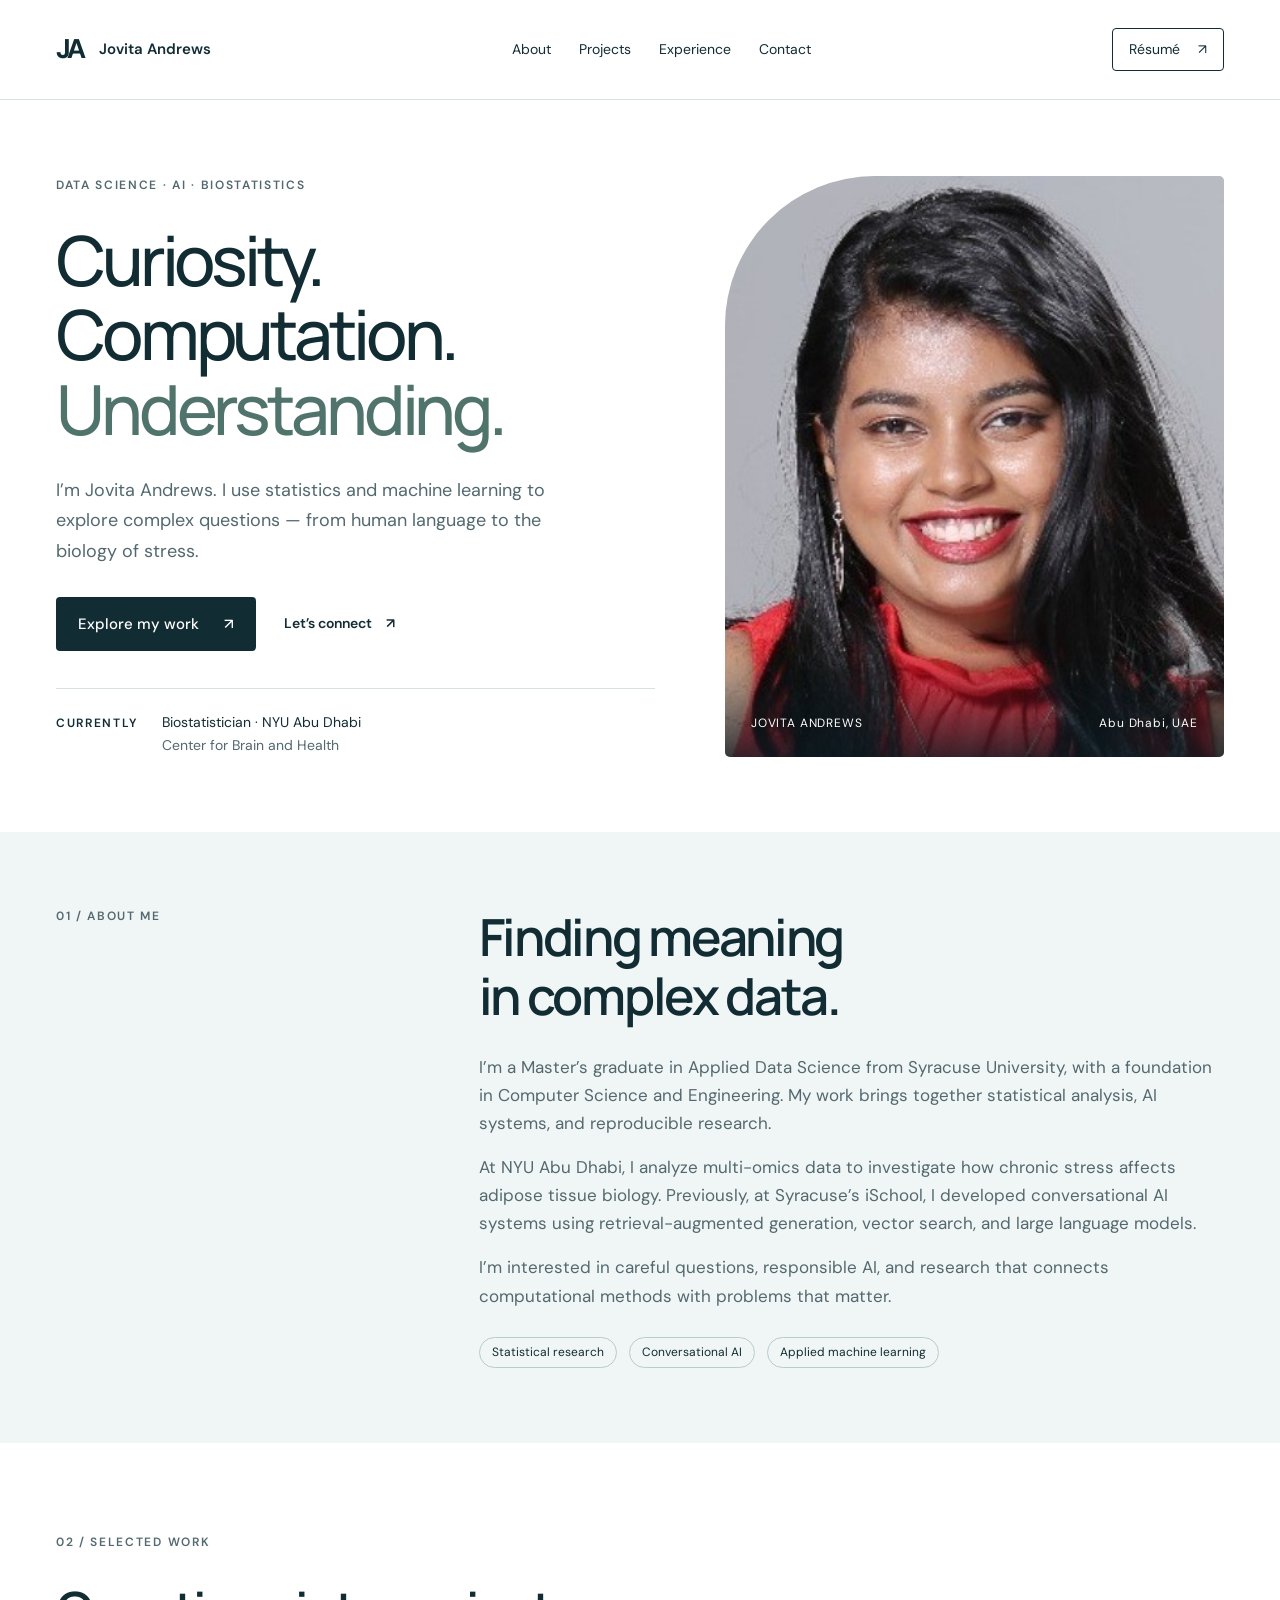
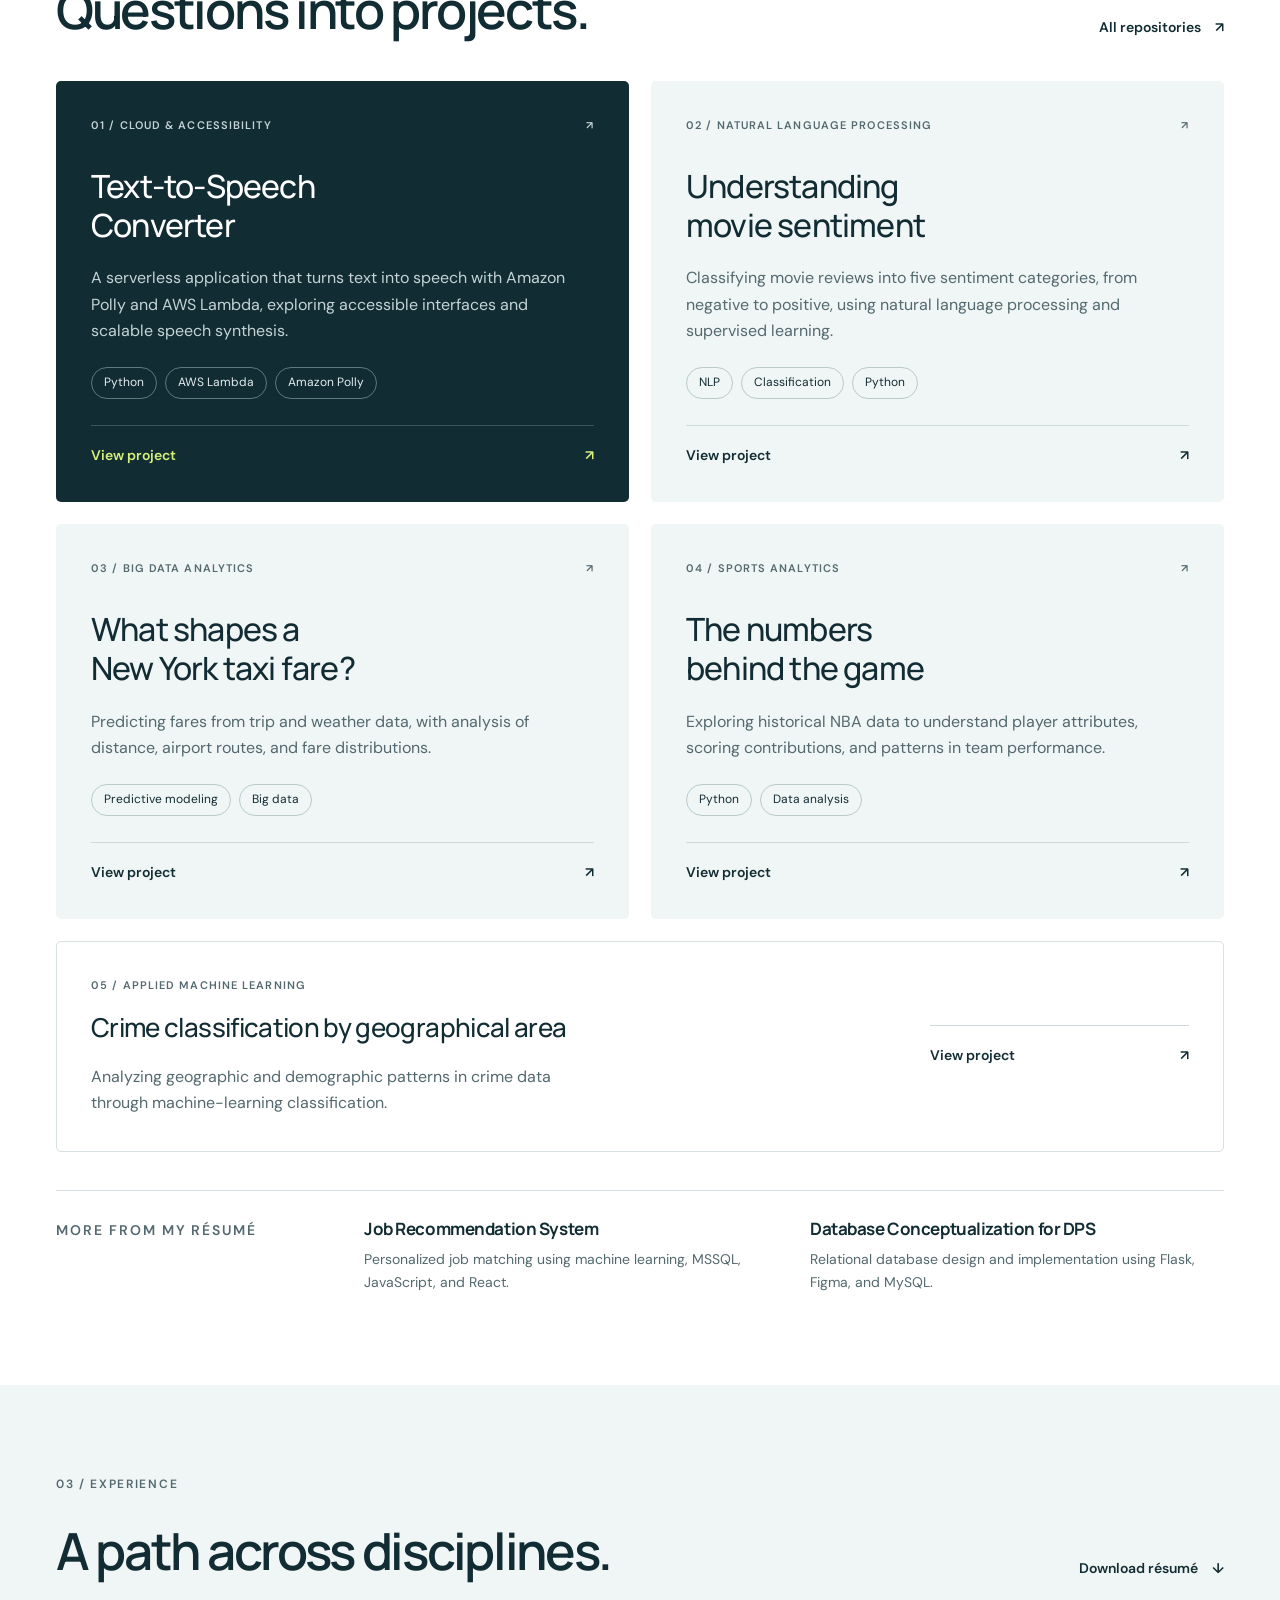
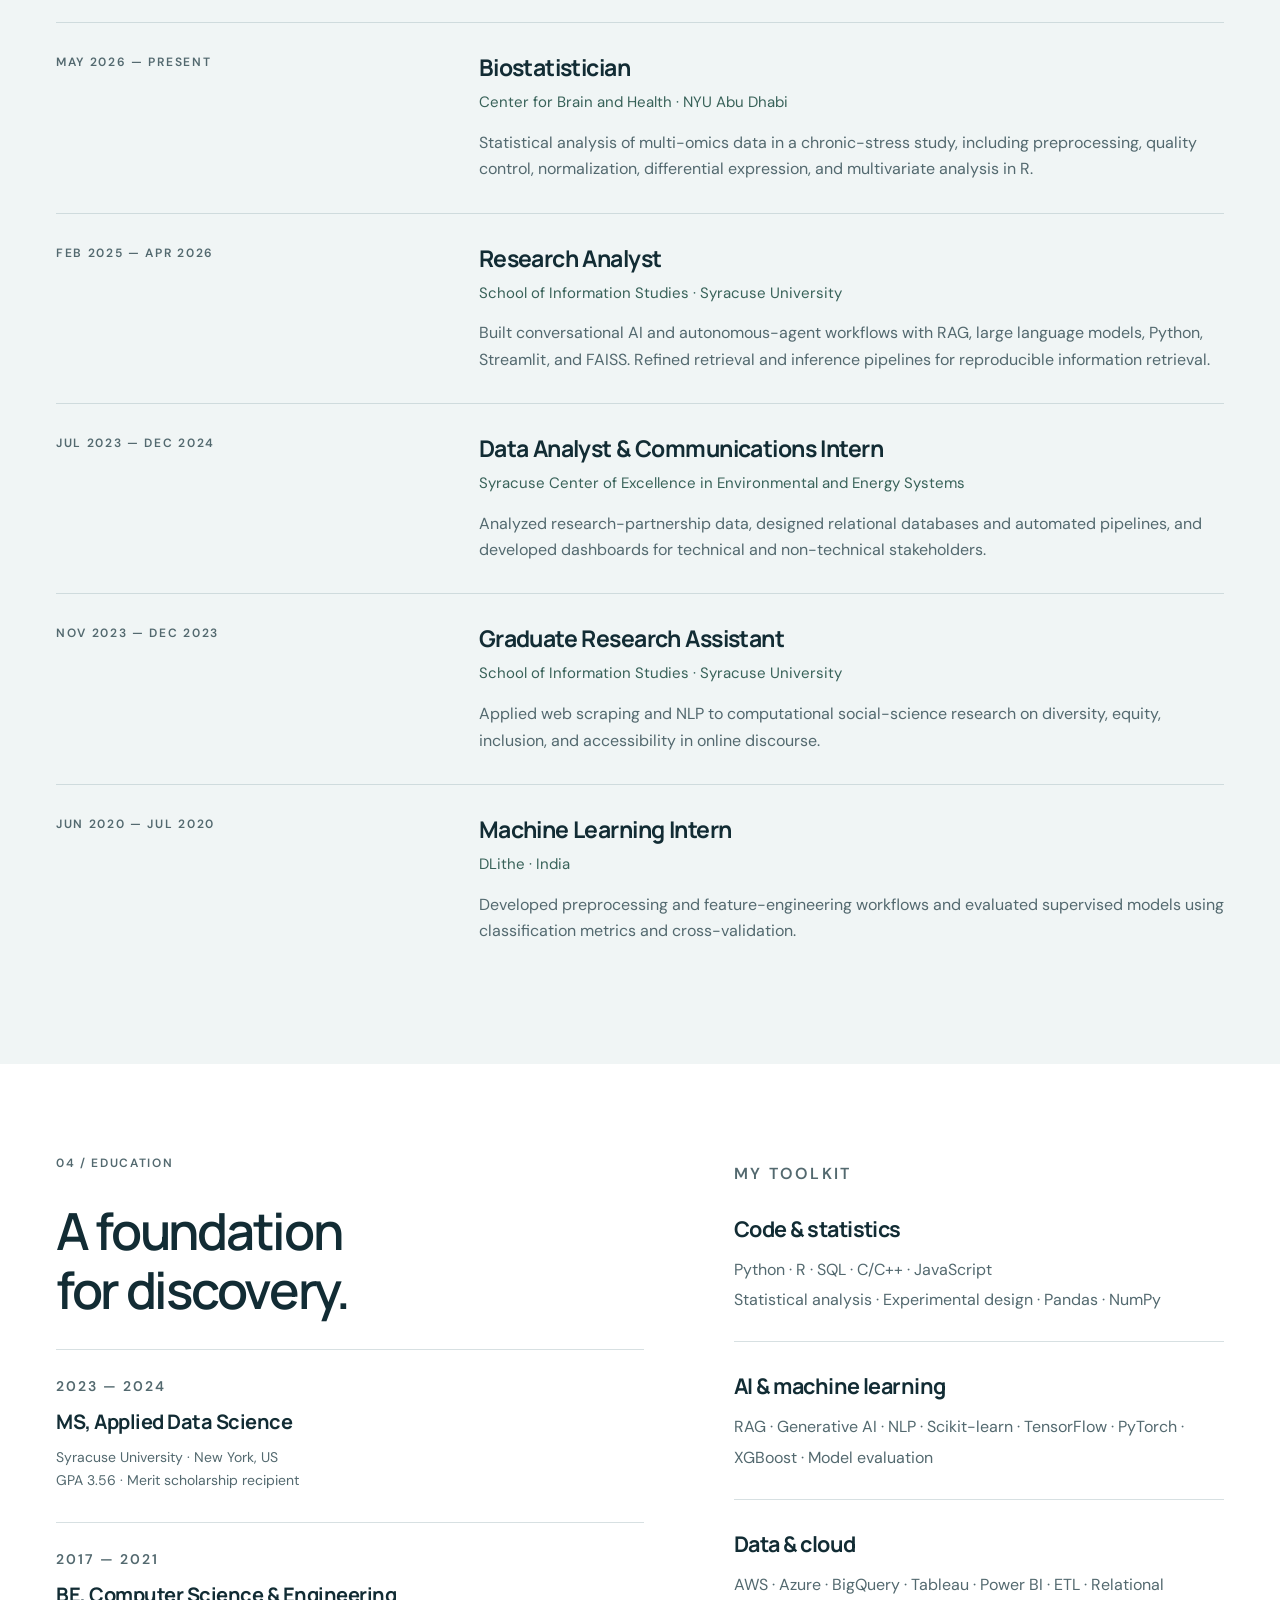
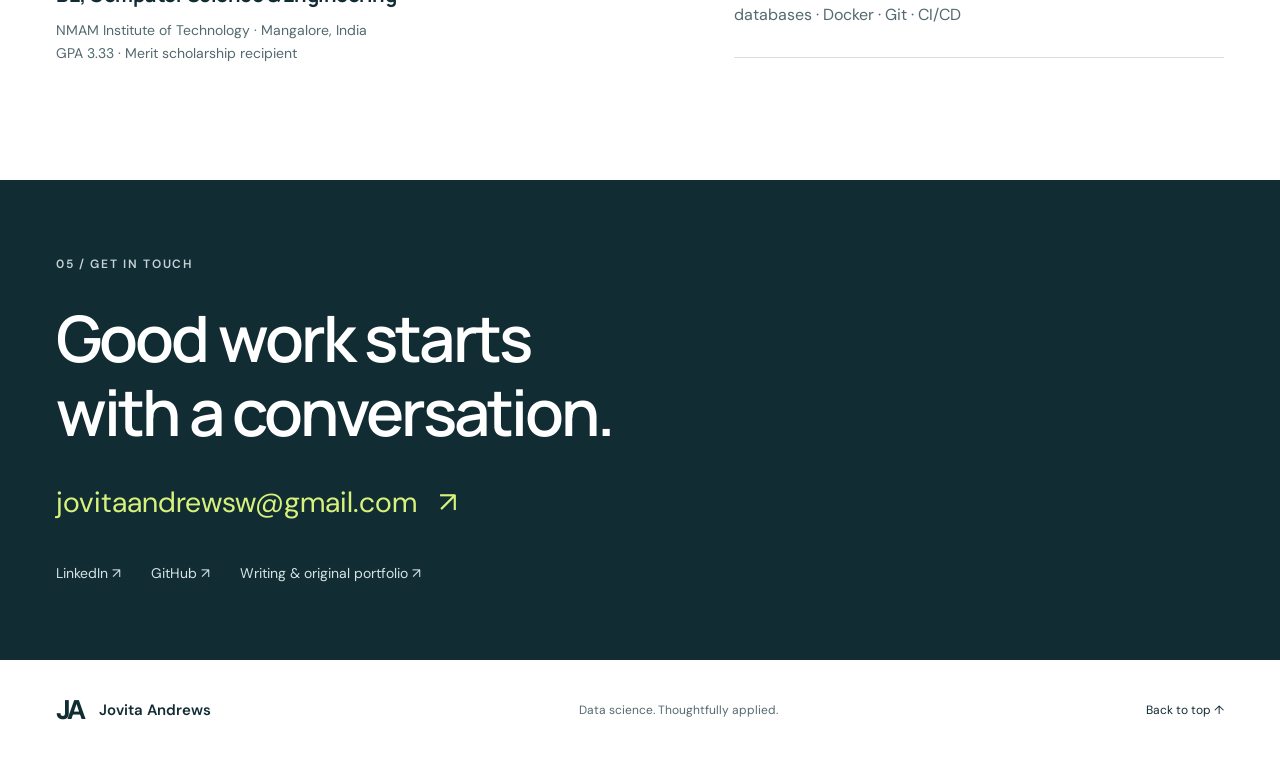
==== index.html @ e8cc7264 "Publish responsive portfolio website" ====
<!doctype html>
<html lang="en">
<head>
  <meta charset="utf-8"><meta name="viewport" content="width=device-width, initial-scale=1">
  <title>Jovita Andrews | Data Science & Research</title>
  <meta name="description" content="Jovita Andrews — biostatistician and applied data science graduate working across multi-omics, conversational AI, and machine learning.">
  <meta name="theme-color" content="#122c34">
  <link rel="icon" href="favicon.svg" type="image/svg+xml"><link rel="stylesheet" href="style.css">
</head>
<body>
<a class="skip" href="#main">Skip to content</a>
<header class="header"><a class="brand" href="#">JA<span>Jovita Andrews</span></a><nav aria-label="Main navigation"><a href="#about">About</a><a href="#work">Projects</a><a href="#experience">Experience</a><a href="#contact">Contact</a></nav><a class="nav-resume" href="Jovita-Andrews-Resume.pdf">Résumé <span aria-hidden="true">↗</span></a></header>
<main id="main">
<section class="hero wrap" aria-labelledby="intro"><div class="hero-copy"><p class="eyebrow">DATA SCIENCE · AI · BIOSTATISTICS</p><h1 id="intro">Curiosity.<br>Computation.<br><em>Understanding.</em></h1><p class="intro">I’m Jovita Andrews. I use statistics and machine learning to explore complex questions — from human language to the biology of stress.</p><div class="actions"><a class="button" href="#work">Explore my work <span aria-hidden="true">↗</span></a><a class="text-link" href="#contact">Let’s connect <span aria-hidden="true">↗</span></a></div><div class="current"><span class="small-label">CURRENTLY</span><p>Biostatistician · NYU Abu Dhabi<br><span>Center for Brain and Health</span></p></div></div><figure class="portrait"><img src="jovita-andrews.jpeg" alt="Jovita Andrews" width="888" height="1050" fetchpriority="high"><figcaption><span>JOVITA ANDREWS</span><span>Abu Dhabi, UAE</span></figcaption></figure></section>
<section id="about" class="about"><div class="wrap about-grid"><p class="eyebrow">01 / ABOUT ME</p><div><h2>Finding meaning<br>in complex data.</h2><p>I’m a Master’s graduate in Applied Data Science from Syracuse University, with a foundation in Computer Science and Engineering. My work brings together statistical analysis, AI systems, and reproducible research.</p><p>At NYU Abu Dhabi, I analyze multi-omics data to investigate how chronic stress affects adipose tissue biology. Previously, at Syracuse’s iSchool, I developed conversational AI systems using retrieval-augmented generation, vector search, and large language models.</p><p>I’m interested in careful questions, responsible AI, and research that connects computational methods with problems that matter.</p><div class="focus"><span>Statistical research</span><span>Conversational AI</span><span>Applied machine learning</span></div></div></div></section>
<section id="work" class="wrap section"><div class="section-heading"><div><p class="eyebrow">02 / SELECTED WORK</p><h2>Questions into projects.</h2></div><a class="text-link" href="https://github.com/jovitaand">All repositories <span aria-hidden="true">↗</span></a></div><div class="projects">
<article class="project featured"><div class="project-top"><span>01 / CLOUD & ACCESSIBILITY</span><span aria-hidden="true">↗</span></div><h3><a href="https://github.com/jovitaand/TEXT-TO-SPEECH-CONVERTER">Text-to-Speech<br>Converter</a></h3><p>A serverless application that turns text into speech with Amazon Polly and AWS Lambda, exploring accessible interfaces and scalable speech synthesis.</p><div class="tags"><span>Python</span><span>AWS Lambda</span><span>Amazon Polly</span></div><a class="project-link" href="https://github.com/jovitaand/TEXT-TO-SPEECH-CONVERTER">View project <span aria-hidden="true">↗</span></a></article>
<article class="project"><div class="project-top"><span>02 / NATURAL LANGUAGE PROCESSING</span><span aria-hidden="true">↗</span></div><h3><a href="https://github.com/jovitaand/Sentimental-Analysis-on-Movie-Reviews-">Understanding<br>movie sentiment</a></h3><p>Classifying movie reviews into five sentiment categories, from negative to positive, using natural language processing and supervised learning.</p><div class="tags"><span>NLP</span><span>Classification</span><span>Python</span></div><a class="project-link" href="https://github.com/jovitaand/Sentimental-Analysis-on-Movie-Reviews-">View project <span aria-hidden="true">↗</span></a></article>
<article class="project"><div class="project-top"><span>03 / BIG DATA ANALYTICS</span><span aria-hidden="true">↗</span></div><h3><a href="https://github.com/jovitaand/NYC-Taxi-Trip-Analysis">What shapes a<br>New York taxi fare?</a></h3><p>Predicting fares from trip and weather data, with analysis of distance, airport routes, and fare distributions.</p><div class="tags"><span>Predictive modeling</span><span>Big data</span></div><a class="project-link" href="https://github.com/jovitaand/NYC-Taxi-Trip-Analysis">View project <span aria-hidden="true">↗</span></a></article>
<article class="project"><div class="project-top"><span>04 / SPORTS ANALYTICS</span><span aria-hidden="true">↗</span></div><h3><a href="https://github.com/jovitaand/NBA-Analytics">The numbers<br>behind the game</a></h3><p>Exploring historical NBA data to understand player attributes, scoring contributions, and patterns in team performance.</p><div class="tags"><span>Python</span><span>Data analysis</span></div><a class="project-link" href="https://github.com/jovitaand/NBA-Analytics">View project <span aria-hidden="true">↗</span></a></article>
<article class="project wide"><div><div class="project-top"><span>05 / APPLIED MACHINE LEARNING</span></div><h3><a href="https://github.com/jovitaand/Crime-Classification-based-on-Geographical-Area">Crime classification by geographical area</a></h3><p>Analyzing geographic and demographic patterns in crime data through machine-learning classification.</p></div><a class="project-link" href="https://github.com/jovitaand/Crime-Classification-based-on-Geographical-Area">View project <span aria-hidden="true">↗</span></a></article>
</div><div class="additional"><p class="small-label">MORE FROM MY RÉSUMÉ</p><div><h3>Job Recommendation System</h3><p>Personalized job matching using machine learning, MSSQL, JavaScript, and React.</p></div><div><h3>Database Conceptualization for DPS</h3><p>Relational database design and implementation using Flask, Figma, and MySQL.</p></div></div></section>
<section id="experience" class="experience"><div class="wrap section"><div class="section-heading"><div><p class="eyebrow">03 / EXPERIENCE</p><h2>A path across disciplines.</h2></div><a class="text-link" href="Jovita-Andrews-Resume.pdf">Download résumé <span aria-hidden="true">↓</span></a></div><div class="timeline">
<article><p class="date">MAY 2026 — PRESENT</p><div><h3>Biostatistician</h3><p class="org">Center for Brain and Health · NYU Abu Dhabi</p><p>Statistical analysis of multi-omics data in a chronic-stress study, including preprocessing, quality control, normalization, differential expression, and multivariate analysis in R.</p></div></article>
<article><p class="date">FEB 2025 — APR 2026</p><div><h3>Research Analyst</h3><p class="org">School of Information Studies · Syracuse University</p><p>Built conversational AI and autonomous-agent workflows with RAG, large language models, Python, Streamlit, and FAISS. Refined retrieval and inference pipelines for reproducible information retrieval.</p></div></article>
<article><p class="date">JUL 2023 — DEC 2024</p><div><h3>Data Analyst & Communications Intern</h3><p class="org">Syracuse Center of Excellence in Environmental and Energy Systems</p><p>Analyzed research-partnership data, designed relational databases and automated pipelines, and developed dashboards for technical and non-technical stakeholders.</p></div></article>
<article><p class="date">NOV 2023 — DEC 2023</p><div><h3>Graduate Research Assistant</h3><p class="org">School of Information Studies · Syracuse University</p><p>Applied web scraping and NLP to computational social-science research on diversity, equity, inclusion, and accessibility in online discourse.</p></div></article>
<article><p class="date">JUN 2020 — JUL 2020</p><div><h3>Machine Learning Intern</h3><p class="org">DLithe · India</p><p>Developed preprocessing and feature-engineering workflows and evaluated supervised models using classification metrics and cross-validation.</p></div></article>
</div></div></section>
<section class="wrap section education-skills"><div><p class="eyebrow">04 / EDUCATION</p><h2>A foundation<br>for discovery.</h2><article class="degree"><p class="small-label">2023 — 2024</p><h3>MS, Applied Data Science</h3><p>Syracuse University · New York, US</p><p>GPA 3.56 · Merit scholarship recipient</p></article><article class="degree"><p class="small-label">2017 — 2021</p><h3>BE, Computer Science & Engineering</h3><p>NMAM Institute of Technology · Mangalore, India</p><p>GPA 3.33 · Merit scholarship recipient</p></article></div><div class="skills"><p class="eyebrow">MY TOOLKIT</p><div><h3>Code & statistics</h3><p>Python · R · SQL · C/C++ · JavaScript<br>Statistical analysis · Experimental design · Pandas · NumPy</p></div><div><h3>AI & machine learning</h3><p>RAG · Generative AI · NLP · Scikit-learn · TensorFlow · PyTorch · XGBoost · Model evaluation</p></div><div><h3>Data & cloud</h3><p>AWS · Azure · BigQuery · Tableau · Power BI · ETL · Relational databases · Docker · Git · CI/CD</p></div></div></section>
<section id="contact" class="contact"><div class="wrap"><p class="eyebrow">05 / GET IN TOUCH</p><h2>Good work starts<br>with a conversation.</h2><a class="email" href="mailto:jovitaandrewsw@gmail.com">jovitaandrewsw@gmail.com <span aria-hidden="true">↗</span></a><div class="social"><a href="https://www.linkedin.com/in/jovitaandrews/">LinkedIn ↗</a><a href="https://github.com/jovitaand">GitHub ↗</a><a href="https://jovitandrews.wordpress.com/">Writing & original portfolio ↗</a></div></div></section>
</main><footer class="wrap"><a href="#" class="brand">JA<span>Jovita Andrews</span></a><p>Data science. Thoughtfully applied.</p><a href="#main">Back to top ↑</a></footer>
</body></html>
---- style.css ----
@import url('https://fonts.googleapis.com/css2?family=DM+Sans:wght@400;500;600;700&family=Manrope:wght@400;500;600;700;800&display=swap');
:root{--ink:#122c34;--muted:#53696f;--paper:#fff;--line:#d7e0e2;--soft:#f0f5f5;--accent:#d7f27b}*{box-sizing:border-box}html{scroll-behavior:smooth;scroll-padding-top:105px}body{margin:0;background:var(--paper);color:var(--ink);font-family:'DM Sans',sans-serif;font-size:17px;line-height:1.65}a{color:inherit;text-decoration:none}a:hover{text-decoration:underline;text-underline-offset:5px}a:focus-visible{outline:3px solid #4775c8;outline-offset:6px}h1,h2,h3,p,figure{margin:0}h1,h2,h3{font-family:Manrope,sans-serif;line-height:1.15;letter-spacing:-.045em}h2{font-size:clamp(2rem,4vw,3.5rem);font-weight:600}h3{font-size:1.35rem;letter-spacing:-.025em}p{color:var(--muted)}.wrap{width:min(1200px,calc(100% - 112px));margin:auto}.header{height:100px;padding:0 56px;display:flex;align-items:center;justify-content:space-between;border-bottom:1px solid var(--line);gap:25px}.brand{display:flex;align-items:center;gap:15px;font-weight:800;font-size:27px;letter-spacing:-2px}.brand span{font-size:15px;letter-spacing:0;font-weight:600}.header nav{display:flex;gap:28px;font-size:14px}.nav-resume{font-size:14px;border:1px solid var(--ink);padding:9px 16px;border-radius:4px}.nav-resume span{margin-left:14px}.eyebrow,.small-label,.date,.project-top{font-size:12px;letter-spacing:.14em;font-weight:600}.eyebrow{margin-bottom:27px}.hero{display:grid;grid-template-columns:1.2fr 1fr;gap:70px;padding-top:76px;padding-bottom:75px;align-items:center}.hero h1{font-size:clamp(3.2rem,5.4vw,5rem);font-weight:500;line-height:1.08;letter-spacing:-.06em}.hero h1 em{font-style:normal;color:#50746c}.intro{font-size:18px;max-width:530px;margin-top:28px;line-height:1.7}.actions{display:flex;align-items:center;gap:28px;margin-top:30px}.button{background:var(--ink);color:white;padding:15px 22px;border-radius:4px;font-size:15px;font-weight:500;display:inline-flex;gap:25px}.button:hover{background:#244b52;text-decoration:none}.text-link{font-size:14px;font-weight:600;display:inline-flex;gap:14px;align-items:center}.current{display:flex;gap:24px;border-top:1px solid var(--line);margin-top:37px;padding-top:22px;align-items:baseline}.current p{font-size:14px;color:var(--ink);line-height:1.65}.current p span{color:var(--muted)}.portrait{position:relative;align-self:stretch;max-height:605px;min-height:400px;border-radius:150px 5px 5px 5px;overflow:hidden;background:#e5ece9}.portrait img{width:100%;height:100%;object-fit:cover;object-position:center 36%;display:block}.portrait figcaption{position:absolute;bottom:0;left:0;right:0;background:linear-gradient(transparent,rgba(9,24,31,.8));color:white;padding:65px 26px 24px;display:flex;justify-content:space-between;gap:15px;font-size:12px;letter-spacing:.07em}.about{background:var(--soft);padding:75px 0}.about-grid{display:grid;grid-template-columns:1fr 2fr;gap:50px}.about-grid h2{margin-bottom:28px}.about-grid p+p{margin-top:16px}.focus{display:flex;gap:12px;flex-wrap:wrap;margin-top:27px}.focus span,.tags span{font-size:12px;border:1px solid #bacbcb;border-radius:30px;padding:5px 12px}.section{padding-top:90px;padding-bottom:90px}.section-heading{display:flex;justify-content:space-between;gap:30px;align-items:flex-end;margin-bottom:42px}.projects{display:grid;grid-template-columns:1fr 1fr;gap:22px}.project{background:var(--soft);padding:34px;display:flex;flex-direction:column;border-radius:5px;border:1px solid transparent;transition:border-color .2s}.project:hover{border-color:#8baba5}.project-top{display:flex;justify-content:space-between;margin-bottom:33px;font-size:11px;letter-spacing:.1em;color:var(--muted);gap:18px}.project h3{font-size:32px;font-weight:500;line-height:1.22;margin-bottom:20px}.project p{font-size:16px;margin-bottom:23px;max-width:490px}.tags{display:flex;gap:8px;flex-wrap:wrap;margin-top:auto;margin-bottom:26px}.project-link{font-size:14px;font-weight:600;display:flex;justify-content:space-between;border-top:1px solid #cddadb;padding-top:18px}.featured{background:var(--ink);color:white}.featured p,.featured .project-top{color:#c4d4d6}.featured .tags span{border-color:#60777c;color:#e3edef}.featured .project-link{color:var(--accent);border-color:#3b555c}.wide{grid-column:1/-1;display:grid;grid-template-columns:3fr 1fr;align-items:center;gap:60px;background:white;border:1px solid var(--line)}.wide .project-top{margin-bottom:18px}.wide h3{font-size:26px}.wide p{margin:0}.additional{display:grid;grid-template-columns:1fr 1.5fr 1.5fr;gap:32px;margin-top:38px;padding-top:28px;border-top:1px solid var(--line)}.additional h3{font-size:17px;margin-bottom:10px}.additional p{font-size:14px}.experience{background:var(--soft)}.timeline article{display:grid;grid-template-columns:1fr 2fr;gap:50px;padding:30px 0;border-top:1px solid #cfdbdd}.timeline h3{font-size:23px;line-height:1.3}.timeline .org{font-size:15px;margin:7px 0 15px;color:#386259}.timeline p{font-size:16px}.timeline .date{font-size:12px}.education-skills{display:grid;grid-template-columns:1.2fr 1fr;gap:90px}.degree{margin-top:30px;padding-top:25px;border-top:1px solid var(--line)}.degree h3{font-size:20px;line-height:1.4;margin:10px 0}.degree p{font-size:14px}.skills{padding-top:5px}.skills>div{margin-bottom:32px;padding-bottom:26px;border-bottom:1px solid var(--line)}.skills h3{margin-bottom:13px}.skills p{font-size:16px;line-height:1.9}.contact{background:var(--ink);color:white;padding:75px 0}.contact .eyebrow{color:#c4d4d6}.contact h2{font-size:clamp(2.4rem,5vw,4.1rem)}.email{display:inline-block;margin-top:30px;color:var(--accent);font-size:clamp(1rem,2.5vw,1.8rem);overflow-wrap:anywhere}.email span{margin-left:15px}.social{display:flex;gap:30px;flex-wrap:wrap;margin-top:36px;font-size:14px;color:#d5e3e5}footer.wrap{padding-top:28px;padding-bottom:28px;display:flex;align-items:center;justify-content:space-between;gap:20px}footer p,footer>a:last-child{font-size:12px}.skip{position:absolute;left:16px;top:-100px;background:white;padding:10px;z-index:10}.skip:focus{top:10px}@media(min-width:1500px){.hero{padding-top:90px;padding-bottom:90px}}@media(max-width:1000px){.wrap{width:calc(100% - 64px)}.header{padding:0 32px}.hero{gap:35px}.hero h1{font-size:4.6vw}.header nav{gap:17px}.brand span{display:none}.education-skills{gap:50px}.portrait{min-height:430px}.project{padding:28px}}@media(max-width:700px){html{scroll-padding-top:25px}.wrap{width:calc(100% - 40px)}.header{height:auto;min-height:82px;flex-wrap:wrap;padding:18px 20px;gap:18px}.header nav{order:3;width:100%;justify-content:space-between;gap:12px}.brand span{display:inline}.hero{grid-template-columns:1fr;padding-top:42px;padding-bottom:45px;gap:35px}.hero h1{font-size:clamp(2.6rem,11.8vw,4.2rem)}.intro{font-size:17px}.portrait{min-height:0;height:430px;border-top-left-radius:110px;max-width:500px;width:100%}.portrait img{object-position:center 35%}.about{padding:45px 0}.about-grid,.education-skills{grid-template-columns:1fr;gap:20px}.about-grid>.eyebrow{margin-bottom:0}.section{padding-top:55px;padding-bottom:55px}.section-heading{align-items:flex-start;flex-direction:column;gap:20px;margin-bottom:28px}.section-heading .eyebrow{margin-bottom:20px}.projects{grid-template-columns:1fr}.project{padding:27px}.project h3{font-size:28px}.wide{grid-column:auto;grid-template-columns:1fr;gap:20px}.wide h3{font-size:24px}.additional{grid-template-columns:1fr;gap:23px}.timeline article{grid-template-columns:1fr;gap:12px}.timeline h3{font-size:21px}.skills{margin-top:27px}.contact{padding:50px 0}.social{gap:20px}footer.wrap{flex-wrap:wrap}footer p{order:3;width:100%}.current{gap:15px}.current .small-label{font-size:10px}}@media(prefers-reduced-motion:reduce){html{scroll-behavior:auto}*{transition:none!important}}
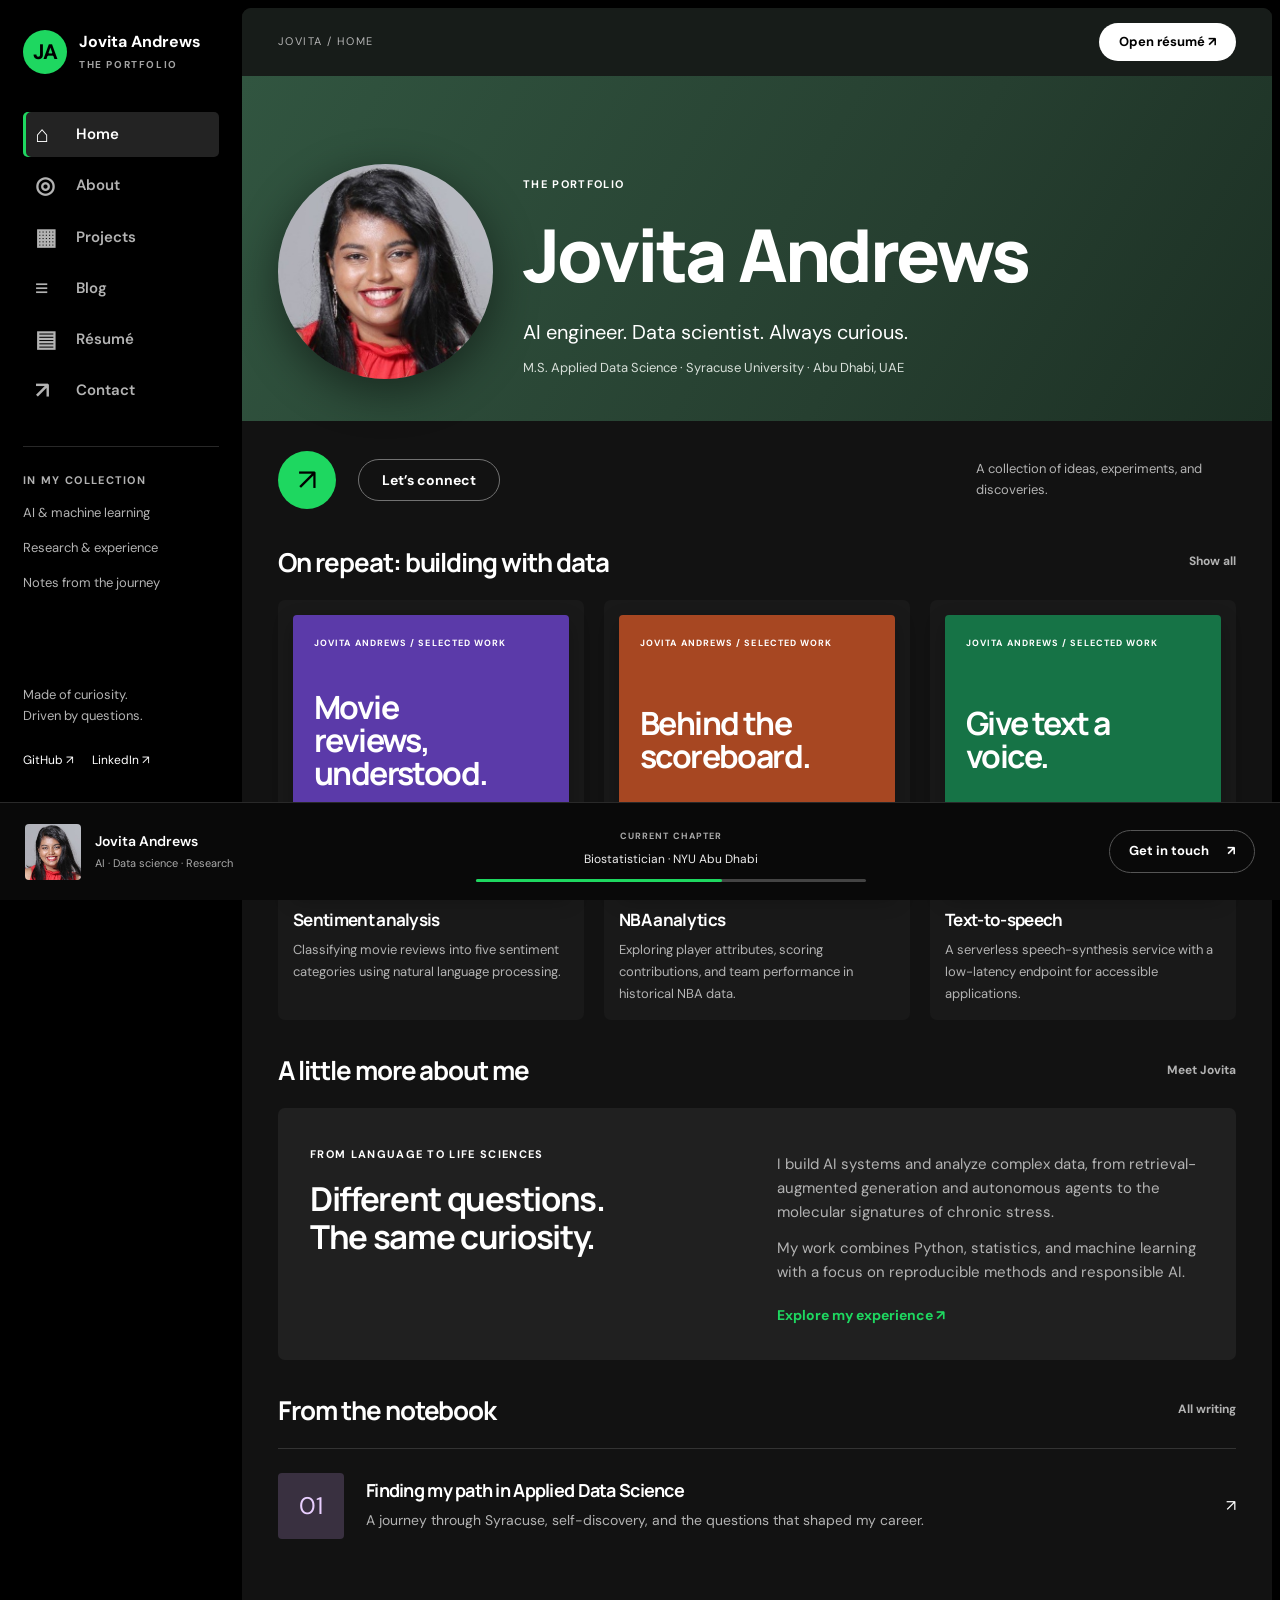
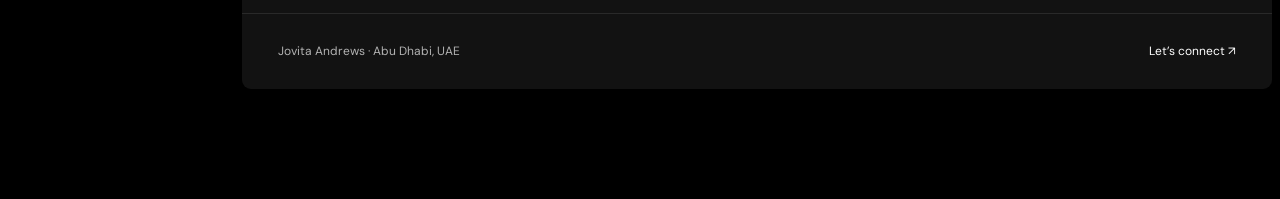
==== commit ccd97408: "Redesign portfolio with Spotify-inspired pages and migrate content" ====
--- a/index.html
+++ b/index.html
@@ -1,34 +1 @@
-<!doctype html>
-<html lang="en">
-<head>
-  <meta charset="utf-8"><meta name="viewport" content="width=device-width, initial-scale=1">
-  <title>Jovita Andrews | Data Science & Research</title>
-  <meta name="description" content="Jovita Andrews — biostatistician and applied data science graduate working across multi-omics, conversational AI, and machine learning.">
-  <meta name="theme-color" content="#122c34">
-  <link rel="icon" href="favicon.svg" type="image/svg+xml"><link rel="stylesheet" href="style.css">
-</head>
-<body>
-<a class="skip" href="#main">Skip to content</a>
-<header class="header"><a class="brand" href="#">JA<span>Jovita Andrews</span></a><nav aria-label="Main navigation"><a href="#about">About</a><a href="#work">Projects</a><a href="#experience">Experience</a><a href="#contact">Contact</a></nav><a class="nav-resume" href="Jovita-Andrews-Resume.pdf">Résumé <span aria-hidden="true">↗</span></a></header>
-<main id="main">
-<section class="hero wrap" aria-labelledby="intro"><div class="hero-copy"><p class="eyebrow">DATA SCIENCE · AI · BIOSTATISTICS</p><h1 id="intro">Curiosity.<br>Computation.<br><em>Understanding.</em></h1><p class="intro">I’m Jovita Andrews. I use statistics and machine learning to explore complex questions — from human language to the biology of stress.</p><div class="actions"><a class="button" href="#work">Explore my work <span aria-hidden="true">↗</span></a><a class="text-link" href="#contact">Let’s connect <span aria-hidden="true">↗</span></a></div><div class="current"><span class="small-label">CURRENTLY</span><p>Biostatistician · NYU Abu Dhabi<br><span>Center for Brain and Health</span></p></div></div><figure class="portrait"><img src="jovita-andrews.jpeg" alt="Jovita Andrews" width="888" height="1050" fetchpriority="high"><figcaption><span>JOVITA ANDREWS</span><span>Abu Dhabi, UAE</span></figcaption></figure></section>
-<section id="about" class="about"><div class="wrap about-grid"><p class="eyebrow">01 / ABOUT ME</p><div><h2>Finding meaning<br>in complex data.</h2><p>I’m a Master’s graduate in Applied Data Science from Syracuse University, with a foundation in Computer Science and Engineering. My work brings together statistical analysis, AI systems, and reproducible research.</p><p>At NYU Abu Dhabi, I analyze multi-omics data to investigate how chronic stress affects adipose tissue biology. Previously, at Syracuse’s iSchool, I developed conversational AI systems using retrieval-augmented generation, vector search, and large language models.</p><p>I’m interested in careful questions, responsible AI, and research that connects computational methods with problems that matter.</p><div class="focus"><span>Statistical research</span><span>Conversational AI</span><span>Applied machine learning</span></div></div></div></section>
-<section id="work" class="wrap section"><div class="section-heading"><div><p class="eyebrow">02 / SELECTED WORK</p><h2>Questions into projects.</h2></div><a class="text-link" href="https://github.com/jovitaand">All repositories <span aria-hidden="true">↗</span></a></div><div class="projects">
-<article class="project featured"><div class="project-top"><span>01 / CLOUD & ACCESSIBILITY</span><span aria-hidden="true">↗</span></div><h3><a href="https://github.com/jovitaand/TEXT-TO-SPEECH-CONVERTER">Text-to-Speech<br>Converter</a></h3><p>A serverless application that turns text into speech with Amazon Polly and AWS Lambda, exploring accessible interfaces and scalable speech synthesis.</p><div class="tags"><span>Python</span><span>AWS Lambda</span><span>Amazon Polly</span></div><a class="project-link" href="https://github.com/jovitaand/TEXT-TO-SPEECH-CONVERTER">View project <span aria-hidden="true">↗</span></a></article>
-<article class="project"><div class="project-top"><span>02 / NATURAL LANGUAGE PROCESSING</span><span aria-hidden="true">↗</span></div><h3><a href="https://github.com/jovitaand/Sentimental-Analysis-on-Movie-Reviews-">Understanding<br>movie sentiment</a></h3><p>Classifying movie reviews into five sentiment categories, from negative to positive, using natural language processing and supervised learning.</p><div class="tags"><span>NLP</span><span>Classification</span><span>Python</span></div><a class="project-link" href="https://github.com/jovitaand/Sentimental-Analysis-on-Movie-Reviews-">View project <span aria-hidden="true">↗</span></a></article>
-<article class="project"><div class="project-top"><span>03 / BIG DATA ANALYTICS</span><span aria-hidden="true">↗</span></div><h3><a href="https://github.com/jovitaand/NYC-Taxi-Trip-Analysis">What shapes a<br>New York taxi fare?</a></h3><p>Predicting fares from trip and weather data, with analysis of distance, airport routes, and fare distributions.</p><div class="tags"><span>Predictive modeling</span><span>Big data</span></div><a class="project-link" href="https://github.com/jovitaand/NYC-Taxi-Trip-Analysis">View project <span aria-hidden="true">↗</span></a></article>
-<article class="project"><div class="project-top"><span>04 / SPORTS ANALYTICS</span><span aria-hidden="true">↗</span></div><h3><a href="https://github.com/jovitaand/NBA-Analytics">The numbers<br>behind the game</a></h3><p>Exploring historical NBA data to understand player attributes, scoring contributions, and patterns in team performance.</p><div class="tags"><span>Python</span><span>Data analysis</span></div><a class="project-link" href="https://github.com/jovitaand/NBA-Analytics">View project <span aria-hidden="true">↗</span></a></article>
-<article class="project wide"><div><div class="project-top"><span>05 / APPLIED MACHINE LEARNING</span></div><h3><a href="https://github.com/jovitaand/Crime-Classification-based-on-Geographical-Area">Crime classification by geographical area</a></h3><p>Analyzing geographic and demographic patterns in crime data through machine-learning classification.</p></div><a class="project-link" href="https://github.com/jovitaand/Crime-Classification-based-on-Geographical-Area">View project <span aria-hidden="true">↗</span></a></article>
-</div><div class="additional"><p class="small-label">MORE FROM MY RÉSUMÉ</p><div><h3>Job Recommendation System</h3><p>Personalized job matching using machine learning, MSSQL, JavaScript, and React.</p></div><div><h3>Database Conceptualization for DPS</h3><p>Relational database design and implementation using Flask, Figma, and MySQL.</p></div></div></section>
-<section id="experience" class="experience"><div class="wrap section"><div class="section-heading"><div><p class="eyebrow">03 / EXPERIENCE</p><h2>A path across disciplines.</h2></div><a class="text-link" href="Jovita-Andrews-Resume.pdf">Download résumé <span aria-hidden="true">↓</span></a></div><div class="timeline">
-<article><p class="date">MAY 2026 — PRESENT</p><div><h3>Biostatistician</h3><p class="org">Center for Brain and Health · NYU Abu Dhabi</p><p>Statistical analysis of multi-omics data in a chronic-stress study, including preprocessing, quality control, normalization, differential expression, and multivariate analysis in R.</p></div></article>
-<article><p class="date">FEB 2025 — APR 2026</p><div><h3>Research Analyst</h3><p class="org">School of Information Studies · Syracuse University</p><p>Built conversational AI and autonomous-agent workflows with RAG, large language models, Python, Streamlit, and FAISS. Refined retrieval and inference pipelines for reproducible information retrieval.</p></div></article>
-<article><p class="date">JUL 2023 — DEC 2024</p><div><h3>Data Analyst & Communications Intern</h3><p class="org">Syracuse Center of Excellence in Environmental and Energy Systems</p><p>Analyzed research-partnership data, designed relational databases and automated pipelines, and developed dashboards for technical and non-technical stakeholders.</p></div></article>
-<article><p class="date">NOV 2023 — DEC 2023</p><div><h3>Graduate Research Assistant</h3><p class="org">School of Information Studies · Syracuse University</p><p>Applied web scraping and NLP to computational social-science research on diversity, equity, inclusion, and accessibility in online discourse.</p></div></article>
-<article><p class="date">JUN 2020 — JUL 2020</p><div><h3>Machine Learning Intern</h3><p class="org">DLithe · India</p><p>Developed preprocessing and feature-engineering workflows and evaluated supervised models using classification metrics and cross-validation.</p></div></article>
-</div></div></section>
-<section class="wrap section education-skills"><div><p class="eyebrow">04 / EDUCATION</p><h2>A foundation<br>for discovery.</h2><article class="degree"><p class="small-label">2023 — 2024</p><h3>MS, Applied Data Science</h3><p>Syracuse University · New York, US</p><p>GPA 3.56 · Merit scholarship recipient</p></article><article class="degree"><p class="small-label">2017 — 2021</p><h3>BE, Computer Science & Engineering</h3><p>NMAM Institute of Technology · Mangalore, India</p><p>GPA 3.33 · Merit scholarship recipient</p></article></div><div class="skills"><p class="eyebrow">MY TOOLKIT</p><div><h3>Code & statistics</h3><p>Python · R · SQL · C/C++ · JavaScript<br>Statistical analysis · Experimental design · Pandas · NumPy</p></div><div><h3>AI & machine learning</h3><p>RAG · Generative AI · NLP · Scikit-learn · TensorFlow · PyTorch · XGBoost · Model evaluation</p></div><div><h3>Data & cloud</h3><p>AWS · Azure · BigQuery · Tableau · Power BI · ETL · Relational databases · Docker · Git · CI/CD</p></div></div></section>
-<section id="contact" class="contact"><div class="wrap"><p class="eyebrow">05 / GET IN TOUCH</p><h2>Good work starts<br>with a conversation.</h2><a class="email" href="mailto:jovitaandrewsw@gmail.com">jovitaandrewsw@gmail.com <span aria-hidden="true">↗</span></a><div class="social"><a href="https://www.linkedin.com/in/jovitaandrews/">LinkedIn ↗</a><a href="https://github.com/jovitaand">GitHub ↗</a><a href="https://jovitandrews.wordpress.com/">Writing & original portfolio ↗</a></div></div></section>
-</main><footer class="wrap"><a href="#" class="brand">JA<span>Jovita Andrews</span></a><p>Data science. Thoughtfully applied.</p><a href="#main">Back to top ↑</a></footer>
-</body></html>
-
+<!doctype html><html lang="en"><head><meta charset="utf-8"><meta name="viewport" content="width=device-width,initial-scale=1"><title>Home | Jovita Andrews</title><meta name="description" content="Jovita Andrews — AI engineer and applied data science graduate. Explore projects, research, experience, and writing."><meta name="theme-color" content="#121212"><link rel="icon" href="favicon.svg"><link rel="stylesheet" href="style.css"></head><body><a class="skip" href="#main">Skip to content</a><aside class="sidebar"><a class="brand" href="contact.html" aria-label="Jovita Andrews — Contact"><span class="monogram">JA</span><span>Jovita Andrews<small>THE PORTFOLIO</small></span></a><nav aria-label="Main navigation"><a href="index.html" aria-current="page"><span aria-hidden="true">⌂</span>Home</a><a href="about.html" ><span aria-hidden="true">◎</span>About</a><a href="projects.html" ><span aria-hidden="true">▦</span>Projects</a><a href="blog.html" ><span aria-hidden="true">≡</span>Blog</a><a href="resume.html" ><span aria-hidden="true">▤</span>Résumé</a><a href="contact.html" ><span aria-hidden="true">↗</span>Contact</a></nav><div class="library"><p class="overline">IN MY COLLECTION</p><a href="projects.html">AI & machine learning</a><a href="resume.html#experience">Research & experience</a><a href="blog.html">Notes from the journey</a></div><div class="sidebar-bottom"><p>Made of curiosity.<br>Driven by questions.</p><a href="https://github.com/jovitaand">GitHub ↗</a><a href="https://www.linkedin.com/in/jovitaandrews/">LinkedIn ↗</a></div></aside><div class="shell"><header class="topbar"><span>JOVITA / HOME</span><a class="resume-pill" href="Jovita-Andrews-Resume.pdf">Open résumé ↗</a></header><main id="main"><section class="hero"><img src="jovita-andrews.jpeg" alt="Jovita Andrews" class="profile"><div><p class="overline">THE PORTFOLIO</p><h1>Jovita Andrews</h1><p class="hero-description">AI engineer. Data scientist. Always curious.</p><p class="hero-meta">M.S. Applied Data Science · Syracuse University · Abu Dhabi, UAE</p></div></section><section class="content"><div class="intro-actions"><a class="round-action" href="projects.html" aria-label="Explore projects">↗</a><a class="outline" href="contact.html">Let’s connect</a><span class="subtle">A collection of ideas, experiments, and discoveries.</span></div><div class="section-title"><h2>On repeat: building with data</h2><a href="projects.html">Show all</a></div><div class="cards"><article class="card"><a href="https://github.com/jovitaand/Sentimental-Analysis-on-Movie-Reviews-" class="cover violet" aria-label="View Sentiment analysis project"><span class="cover-label">JOVITA ANDREWS / SELECTED WORK</span><strong>Movie reviews, understood.</strong><span class="cover-bottom">NLP · Classification<b aria-hidden="true">↗</b></span></a><h3><a href="https://github.com/jovitaand/Sentimental-Analysis-on-Movie-Reviews-">Sentiment analysis</a></h3><p>Classifying movie reviews into five sentiment categories using natural language processing.</p></article><article class="card"><a href="https://github.com/jovitaand/NBA-Analytics" class="cover orange" aria-label="View NBA analytics project"><span class="cover-label">JOVITA ANDREWS / SELECTED WORK</span><strong>Behind the scoreboard.</strong><span class="cover-bottom">Python · Predictive modeling<b aria-hidden="true">↗</b></span></a><h3><a href="https://github.com/jovitaand/NBA-Analytics">NBA analytics</a></h3><p>Exploring player attributes, scoring contributions, and team performance in historical NBA data.</p></article><article class="card"><a href="https://github.com/jovitaand/TEXT-TO-SPEECH-CONVERTER" class="cover green" aria-label="View Text-to-speech project"><span class="cover-label">JOVITA ANDREWS / SELECTED WORK</span><strong>Give text a voice.</strong><span class="cover-bottom">AWS Lambda · Amazon Polly<b aria-hidden="true">↗</b></span></a><h3><a href="https://github.com/jovitaand/TEXT-TO-SPEECH-CONVERTER">Text-to-speech</a></h3><p>A serverless speech-synthesis service with a low-latency endpoint for accessible applications.</p></article></div><div class="section-title"><h2>A little more about me</h2><a href="about.html">Meet Jovita</a></div><div class="feature"><div><span class="overline">FROM LANGUAGE TO LIFE SCIENCES</span><h2>Different questions.<br>The same curiosity.</h2></div><div><p>I build AI systems and analyze complex data, from retrieval-augmented generation and autonomous agents to the molecular signatures of chronic stress.</p><p>My work combines Python, statistics, and machine learning with a focus on reproducible methods and responsible AI.</p><a class="green-link" href="resume.html">Explore my experience ↗</a></div></div><div class="section-title"><h2>From the notebook</h2><a href="blog.html">All writing</a></div><a class="story-row" href="blog.html"><span class="story-icon">01</span><div><h3>Finding my path in Applied Data Science</h3><p>A journey through Syracuse, self-discovery, and the questions that shaped my career.</p></div><span>↗</span></a></section></main><footer><p>Jovita Andrews · Abu Dhabi, UAE</p><a href="contact.html">Let’s connect ↗</a></footer></div><div class="now"><a class="now-person" href="contact.html"><img src="jovita-andrews.jpeg" alt=""><span>Jovita Andrews<small>AI · Data science · Research</small></span></a><div class="now-middle"><span class="overline">CURRENT CHAPTER</span><p>Biostatistician · NYU Abu Dhabi</p><div class="progress" aria-hidden="true"><span></span></div></div><a class="connect" href="contact.html">Get in touch <span aria-hidden="true">↗</span></a></div><script src="site.js" defer></script></body></html>
--- a/style.css
+++ b/style.css
@@ -1,2 +1,3 @@
-@import url('https://fonts.googleapis.com/css2?family=DM+Sans:wght@400;500;600;700&family=Manrope:wght@400;500;600;700;800&display=swap');
-:root{--ink:#122c34;--muted:#53696f;--paper:#fff;--line:#d7e0e2;--soft:#f0f5f5;--accent:#d7f27b}*{box-sizing:border-box}html{scroll-behavior:smooth;scroll-padding-top:105px}body{margin:0;background:var(--paper);color:var(--ink);font-family:'DM Sans',sans-serif;font-size:17px;line-height:1.65}a{color:inherit;text-decoration:none}a:hover{text-decoration:underline;text-underline-offset:5px}a:focus-visible{outline:3px solid #4775c8;outline-offset:6px}h1,h2,h3,p,figure{margin:0}h1,h2,h3{font-family:Manrope,sans-serif;line-height:1.15;letter-spacing:-.045em}h2{font-size:clamp(2rem,4vw,3.5rem);font-weight:600}h3{font-size:1.35rem;letter-spacing:-.025em}p{color:var(--muted)}.wrap{width:min(1200px,calc(100% - 112px));margin:auto}.header{height:100px;padding:0 56px;display:flex;align-items:center;justify-content:space-between;border-bottom:1px solid var(--line);gap:25px}.brand{display:flex;align-items:center;gap:15px;font-weight:800;font-size:27px;letter-spacing:-2px}.brand span{font-size:15px;letter-spacing:0;font-weight:600}.header nav{display:flex;gap:28px;font-size:14px}.nav-resume{font-size:14px;border:1px solid var(--ink);padding:9px 16px;border-radius:4px}.nav-resume span{margin-left:14px}.eyebrow,.small-label,.date,.project-top{font-size:12px;letter-spacing:.14em;font-weight:600}.eyebrow{margin-bottom:27px}.hero{display:grid;grid-template-columns:1.2fr 1fr;gap:70px;padding-top:76px;padding-bottom:75px;align-items:center}.hero h1{font-size:clamp(3.2rem,5.4vw,5rem);font-weight:500;line-height:1.08;letter-spacing:-.06em}.hero h1 em{font-style:normal;color:#50746c}.intro{font-size:18px;max-width:530px;margin-top:28px;line-height:1.7}.actions{display:flex;align-items:center;gap:28px;margin-top:30px}.button{background:var(--ink);color:white;padding:15px 22px;border-radius:4px;font-size:15px;font-weight:500;display:inline-flex;gap:25px}.button:hover{background:#244b52;text-decoration:none}.text-link{font-size:14px;font-weight:600;display:inline-flex;gap:14px;align-items:center}.current{display:flex;gap:24px;border-top:1px solid var(--line);margin-top:37px;padding-top:22px;align-items:baseline}.current p{font-size:14px;color:var(--ink);line-height:1.65}.current p span{color:var(--muted)}.portrait{position:relative;align-self:stretch;max-height:605px;min-height:400px;border-radius:150px 5px 5px 5px;overflow:hidden;background:#e5ece9}.portrait img{width:100%;height:100%;object-fit:cover;object-position:center 36%;display:block}.portrait figcaption{position:absolute;bottom:0;left:0;right:0;background:linear-gradient(transparent,rgba(9,24,31,.8));color:white;padding:65px 26px 24px;display:flex;justify-content:space-between;gap:15px;font-size:12px;letter-spacing:.07em}.about{background:var(--soft);padding:75px 0}.about-grid{display:grid;grid-template-columns:1fr 2fr;gap:50px}.about-grid h2{margin-bottom:28px}.about-grid p+p{margin-top:16px}.focus{display:flex;gap:12px;flex-wrap:wrap;margin-top:27px}.focus span,.tags span{font-size:12px;border:1px solid #bacbcb;border-radius:30px;padding:5px 12px}.section{padding-top:90px;padding-bottom:90px}.section-heading{display:flex;justify-content:space-between;gap:30px;align-items:flex-end;margin-bottom:42px}.projects{display:grid;grid-template-columns:1fr 1fr;gap:22px}.project{background:var(--soft);padding:34px;display:flex;flex-direction:column;border-radius:5px;border:1px solid transparent;transition:border-color .2s}.project:hover{border-color:#8baba5}.project-top{display:flex;justify-content:space-between;margin-bottom:33px;font-size:11px;letter-spacing:.1em;color:var(--muted);gap:18px}.project h3{font-size:32px;font-weight:500;line-height:1.22;margin-bottom:20px}.project p{font-size:16px;margin-bottom:23px;max-width:490px}.tags{display:flex;gap:8px;flex-wrap:wrap;margin-top:auto;margin-bottom:26px}.project-link{font-size:14px;font-weight:600;display:flex;justify-content:space-between;border-top:1px solid #cddadb;padding-top:18px}.featured{background:var(--ink);color:white}.featured p,.featured .project-top{color:#c4d4d6}.featured .tags span{border-color:#60777c;color:#e3edef}.featured .project-link{color:var(--accent);border-color:#3b555c}.wide{grid-column:1/-1;display:grid;grid-template-columns:3fr 1fr;align-items:center;gap:60px;background:white;border:1px solid var(--line)}.wide .project-top{margin-bottom:18px}.wide h3{font-size:26px}.wide p{margin:0}.additional{display:grid;grid-template-columns:1fr 1.5fr 1.5fr;gap:32px;margin-top:38px;padding-top:28px;border-top:1px solid var(--line)}.additional h3{font-size:17px;margin-bottom:10px}.additional p{font-size:14px}.experience{background:var(--soft)}.timeline article{display:grid;grid-template-columns:1fr 2fr;gap:50px;padding:30px 0;border-top:1px solid #cfdbdd}.timeline h3{font-size:23px;line-height:1.3}.timeline .org{font-size:15px;margin:7px 0 15px;color:#386259}.timeline p{font-size:16px}.timeline .date{font-size:12px}.education-skills{display:grid;grid-template-columns:1.2fr 1fr;gap:90px}.degree{margin-top:30px;padding-top:25px;border-top:1px solid var(--line)}.degree h3{font-size:20px;line-height:1.4;margin:10px 0}.degree p{font-size:14px}.skills{padding-top:5px}.skills>div{margin-bottom:32px;padding-bottom:26px;border-bottom:1px solid var(--line)}.skills h3{margin-bottom:13px}.skills p{font-size:16px;line-height:1.9}.contact{background:var(--ink);color:white;padding:75px 0}.contact .eyebrow{color:#c4d4d6}.contact h2{font-size:clamp(2.4rem,5vw,4.1rem)}.email{display:inline-block;margin-top:30px;color:var(--accent);font-size:clamp(1rem,2.5vw,1.8rem);overflow-wrap:anywhere}.email span{margin-left:15px}.social{display:flex;gap:30px;flex-wrap:wrap;margin-top:36px;font-size:14px;color:#d5e3e5}footer.wrap{padding-top:28px;padding-bottom:28px;display:flex;align-items:center;justify-content:space-between;gap:20px}footer p,footer>a:last-child{font-size:12px}.skip{position:absolute;left:16px;top:-100px;background:white;padding:10px;z-index:10}.skip:focus{top:10px}@media(min-width:1500px){.hero{padding-top:90px;padding-bottom:90px}}@media(max-width:1000px){.wrap{width:calc(100% - 64px)}.header{padding:0 32px}.hero{gap:35px}.hero h1{font-size:4.6vw}.header nav{gap:17px}.brand span{display:none}.education-skills{gap:50px}.portrait{min-height:430px}.project{padding:28px}}@media(max-width:700px){html{scroll-padding-top:25px}.wrap{width:calc(100% - 40px)}.header{height:auto;min-height:82px;flex-wrap:wrap;padding:18px 20px;gap:18px}.header nav{order:3;width:100%;justify-content:space-between;gap:12px}.brand span{display:inline}.hero{grid-template-columns:1fr;padding-top:42px;padding-bottom:45px;gap:35px}.hero h1{font-size:clamp(2.6rem,11.8vw,4.2rem)}.intro{font-size:17px}.portrait{min-height:0;height:430px;border-top-left-radius:110px;max-width:500px;width:100%}.portrait img{object-position:center 35%}.about{padding:45px 0}.about-grid,.education-skills{grid-template-columns:1fr;gap:20px}.about-grid>.eyebrow{margin-bottom:0}.section{padding-top:55px;padding-bottom:55px}.section-heading{align-items:flex-start;flex-direction:column;gap:20px;margin-bottom:28px}.section-heading .eyebrow{margin-bottom:20px}.projects{grid-template-columns:1fr}.project{padding:27px}.project h3{font-size:28px}.wide{grid-column:auto;grid-template-columns:1fr;gap:20px}.wide h3{font-size:24px}.additional{grid-template-columns:1fr;gap:23px}.timeline article{grid-template-columns:1fr;gap:12px}.timeline h3{font-size:21px}.skills{margin-top:27px}.contact{padding:50px 0}.social{gap:20px}footer.wrap{flex-wrap:wrap}footer p{order:3;width:100%}.current{gap:15px}.current .small-label{font-size:10px}}@media(prefers-reduced-motion:reduce){html{scroll-behavior:auto}*{transition:none!important}}
+@import url('https://fonts.googleapis.com/css2?family=DM+Sans:wght@400;500;600;700&family=Manrope:wght@500;600;700;800&display=swap');
+:root{color-scheme:dark;--green:#1ed760;--muted:#b3b3b3;--panel:#121212}*{box-sizing:border-box}html{scroll-behavior:smooth;scroll-padding-top:30px}body{margin:0;background:#000;color:#fff;font:16px/1.6 'DM Sans',Arial,sans-serif}a{color:inherit;text-decoration:none}a:hover{text-decoration:underline;text-underline-offset:4px}a:focus-visible,button:focus-visible,input:focus-visible,textarea:focus-visible{outline:3px solid var(--green);outline-offset:4px}h1,h2,h3,p{margin:0}h1,h2,h3{font-family:Manrope,Arial,sans-serif;line-height:1.16;letter-spacing:-.04em}h1{font-size:clamp(3rem,6.5vw,6.2rem);font-weight:800}h2{font-size:26px}h3{font-size:18px}p{color:var(--muted)}.sidebar{position:fixed;left:0;top:0;bottom:98px;width:242px;padding:30px 23px;display:flex;flex-direction:column}.brand{display:flex;gap:12px;align-items:center;font-weight:700;line-height:1.25}.brand:hover{text-decoration:none}.monogram{background:var(--green);color:#000;width:44px;height:44px;border-radius:50%;display:grid;place-items:center;font-size:21px;flex-shrink:0}.brand small{display:block;color:#a3a3a3;font-size:10px;letter-spacing:.16em;margin-top:7px}.sidebar nav{margin-top:38px;display:grid;gap:6px}.sidebar nav a{padding:10px 12px;border-radius:5px;color:#b3b3b3;display:flex;gap:17px;font-weight:600;font-size:15px}.sidebar nav a span{font-size:23px;line-height:1.1;width:24px}.sidebar nav a:hover,.sidebar nav a[aria-current]{color:#fff;background:#232323;text-decoration:none}.sidebar nav a[aria-current]{box-shadow:inset 3px 0 var(--green)}.library{margin-top:32px;border-top:1px solid #282828;padding-top:25px}.overline{font-size:11px;font-weight:700;letter-spacing:.12em}.library a{display:block;font-size:13px;color:#b3b3b3;margin-top:14px}.sidebar-bottom{margin-top:auto;padding-top:30px}.sidebar-bottom p{font-size:13px;margin-bottom:20px}.sidebar-bottom a{font-size:12px;margin-right:18px}.shell{margin:8px 8px 110px 242px;background:var(--panel);border-radius:9px;overflow:hidden;min-height:calc(100vh - 118px)}.topbar{height:68px;padding:0 36px;display:flex;align-items:center;justify-content:space-between;background:#171c19;gap:15px}.topbar>span{font-size:11px;color:#b3b3b3;letter-spacing:.13em}.resume-pill{background:#fff;color:#000;padding:9px 20px;border-radius:30px;font-size:13px;font-weight:700;white-space:nowrap}.hero{background:linear-gradient(120deg,#315540,#263f30 62%,#1c3024);padding:40px 36px 42px;display:flex;align-items:flex-end;gap:30px;min-height:345px}.profile{width:215px;height:215px;border-radius:50%;object-fit:cover;object-position:center 30%;box-shadow:0 12px 45px #0007}.hero .overline{color:#fff;margin-bottom:18px}.hero h1{font-size:clamp(3rem,5.7vw,6rem)}.hero-description{font-size:20px;color:#fff;margin-top:20px}.hero-meta{font-size:13px;color:#d7dfd9;margin-top:10px}.content{padding:30px 36px 50px}.intro-actions{display:flex;align-items:center;gap:22px;margin-bottom:38px}.round-action{display:grid;place-items:center;width:58px;height:58px;background:var(--green);color:#000;border-radius:50%;font-size:30px;flex-shrink:0}.round-action:hover{transform:scale(1.05);text-decoration:none}.outline{border:1px solid #727272;border-radius:30px;padding:9px 23px;font-size:14px;font-weight:700;white-space:nowrap}.subtle{color:var(--muted);font-size:13px}.intro-actions .subtle{margin-left:auto;max-width:260px}.section-title{display:flex;align-items:center;justify-content:space-between;gap:20px;margin:35px 0 23px}.section-title:first-child{margin-top:0}.section-title>a{font-size:12px;font-weight:700;color:#b3b3b3;white-space:nowrap}.cards{display:grid;grid-template-columns:repeat(3,minmax(0,1fr));gap:20px}.card{background:#191919;padding:15px;border-radius:7px;transition:background .2s;min-width:0}.card:hover{background:#252525}.cover{aspect-ratio:1;display:flex;flex-direction:column;padding:21px;border-radius:4px;justify-content:space-between;box-shadow:0 8px 20px #0004;color:#fff;overflow:hidden}.cover:hover{text-decoration:none}.cover-label{font-size:9px;letter-spacing:.12em;font-weight:700}.cover strong{font-family:Manrope,sans-serif;font-size:clamp(22px,2.5vw,38px);line-height:1.03;letter-spacing:-.05em;max-width:200px}.cover-bottom{font-size:10px;display:flex;align-items:center;justify-content:space-between;gap:10px}.cover-bottom b{font-size:25px}.violet{background:#5b3aa9}.orange{background:#a74722}.green{background:#167346}.blue{background:#235293}.pink{background:#973666}.card h3{margin:19px 0 9px;font-size:17px}.card>p{font-size:13px;line-height:1.7}.feature{display:grid;grid-template-columns:1fr 1fr;gap:40px;background:#202020;padding:32px;border-radius:7px}.feature h2{font-size:33px;margin-top:14px}.feature p{font-size:15px;margin-top:12px}.green-link{display:inline-block;margin-top:20px;color:var(--green);font-size:14px;font-weight:700}.story-row{display:flex;align-items:center;gap:22px;padding:24px 0;border-top:1px solid #333}.story-row p{margin-top:8px;font-size:14px}.story-row>span:last-child{margin-left:auto}.story-icon{width:66px;height:66px;display:grid;place-items:center;background:#393040;color:#e9cfff;font-size:24px;border-radius:4px;flex-shrink:0}footer{padding:28px 36px;display:flex;justify-content:space-between;border-top:1px solid #292929;font-size:12px}.now{position:fixed;bottom:0;left:0;right:0;height:98px;background:#090909;border-top:1px solid #292929;display:flex;align-items:center;justify-content:space-between;gap:30px;padding:16px 25px;z-index:5}.now-person{display:flex;align-items:center;gap:14px;font-size:14px;font-weight:600}.now-person img{width:56px;height:56px;object-fit:cover;border-radius:4px}.now-person small{display:block;font-size:11px;font-weight:400;color:#aaa;margin-top:3px}.now-middle{text-align:center;width:32%;max-width:390px}.now-middle .overline{font-size:9px;color:#aaa}.now-middle p{font-size:12px;color:#eee;margin:3px 0 10px}.progress{height:3px;background:#444;border-radius:3px}.progress span{display:block;height:3px;width:63%;background:var(--green);border-radius:3px}.connect{font-size:13px;font-weight:700;padding:10px 19px;border:1px solid #555;border-radius:30px}.connect span{margin-left:15px}.page-heading{padding:50px 36px 45px;background:#252525}.page-heading h1{font-size:clamp(2.7rem,5vw,4.7rem);margin:16px 0}.page-heading p{max-width:650px;color:#d1d1d1}.green-head{background:linear-gradient(110deg,#294c37,#193624)}.purple-head{background:linear-gradient(110deg,#493263,#24202d)}.about-head{background:linear-gradient(110deg,#343d54,#1c2334)}.button{display:inline-block;background:var(--green);border:0;color:#000;border-radius:30px;padding:13px 25px;font:700 14px 'DM Sans',sans-serif;cursor:pointer}.page-heading .button{margin-top:23px}.button:hover{background:#45e47b;text-decoration:none}.all-projects{grid-template-columns:repeat(3,minmax(0,1fr))}.about-layout{display:grid;grid-template-columns:1fr 1.5fr;gap:40px}.about-photo{width:100%;border-radius:8px}.prose{max-width:800px}.prose p{margin:20px 0;line-height:1.9;color:#c2c2c2}.prose h3{margin-top:28px}.prose h2{font-size:32px;margin-bottom:30px}.article{margin:10px auto 55px}.article h2{line-height:1.35}.timeline article{display:grid;grid-template-columns:180px 1fr;gap:25px;padding:28px 0;border-bottom:1px solid #333}.timeline h3{font-size:22px}.timeline p{font-size:15px;margin-top:12px}.timeline .date{font-size:11px;letter-spacing:.08em}.timeline .org{color:#9ed3b2;font-size:14px}.skill-tags{display:flex;flex-wrap:wrap;gap:12px}.skill-tags span{padding:9px 17px;background:#252525;border-radius:30px;font-size:14px}.contact-grid{display:grid;grid-template-columns:1fr 1fr;gap:55px}.contact-link{display:block;padding:24px 0;border-bottom:1px solid #333;overflow-wrap:anywhere;font-size:18px}.contact-link small{display:block;color:#aaa;font-size:10px;letter-spacing:.1em;margin-bottom:10px}.contact-grid .subtle{margin-top:24px}form{background:#1d1d1d;padding:26px;border-radius:7px}form>p{font-size:13px;margin:14px 0}label{display:block;font-size:13px;margin:18px 0}input,textarea{width:100%;background:#111;border:1px solid #555;color:white;font:16px 'DM Sans',sans-serif;padding:12px;border-radius:4px;display:block;margin-top:8px}.name-fields{display:grid;grid-template-columns:1fr 1fr;gap:15px}.skip{position:absolute;top:-100px;left:20px;background:#fff;color:#000;z-index:10;padding:12px}.skip:focus{top:10px}@media(min-width:1600px){.hero h1{font-size:100px}.hero{padding-top:60px;padding-bottom:60px}.profile{width:270px;height:270px}}@media(max-width:1100px){.sidebar{width:205px;padding:25px 17px}.shell{margin-left:205px}.hero{gap:22px}.profile{width:160px;height:160px}.hero h1{font-size:5.5vw}.content,.topbar,.page-heading{padding-left:25px;padding-right:25px}.hero{padding-left:25px;padding-right:25px}.cards{gap:12px}.cover{padding:15px}.intro-actions .subtle{display:none}.contact-grid{gap:25px}.about-layout{grid-template-columns:1fr 1.4fr}.cover strong{font-size:25px}}@media(max-width:800px){.sidebar{position:static;width:auto;padding:18px 20px;display:block}.brand{width:max-content}.sidebar nav{display:flex;overflow-x:auto;gap:5px;margin-top:20px;padding-bottom:5px}.sidebar nav a{font-size:13px;padding:8px 13px;white-space:nowrap}.sidebar nav a span,.library,.sidebar-bottom{display:none}.shell{margin:0 8px 100px}.hero{align-items:center;min-height:0;padding-top:30px;padding-bottom:30px}.hero h1{font-size:clamp(2.4rem,7vw,4rem)}.hero-description{font-size:16px}.hero-meta{font-size:11px}.hero .overline{margin-bottom:12px}.profile{width:130px;height:130px}.cards,.all-projects{grid-template-columns:repeat(2,minmax(0,1fr))}.cards .card:last-child:nth-child(3){grid-column:auto}.cover strong{font-size:32px}.now{height:84px;padding:12px 18px}.now-middle{display:none}.now-person img{width:46px;height:46px}.now-person small{font-size:10px}.connect{font-size:12px;padding:9px 13px}.contact-grid{grid-template-columns:1fr}.about-layout{grid-template-columns:1fr}.about-photo{max-width:340px}.timeline article{grid-template-columns:1fr;gap:4px}.feature{gap:25px}.topbar{height:58px}.hero h1{overflow-wrap:normal}}@media(max-width:480px){.hero{display:block}.profile{width:140px;height:140px;margin-bottom:24px}.hero h1{font-size:48px;line-height:1.02}.hero-meta{font-size:12px}.cards,.all-projects{grid-template-columns:1fr}.cover{aspect-ratio:1.25}.cover strong{font-size:44px;max-width:240px}.card{padding:18px}.cover-label{font-size:10px}.cover-bottom{font-size:12px}.card>p{font-size:15px}.feature{grid-template-columns:1fr;padding:25px}.section-title h2{font-size:23px}.topbar>span{font-size:9px}.resume-pill{padding:8px 13px;font-size:12px}.now-person{font-size:12px;gap:9px}.now-person small{font-size:9px}.connect span{margin-left:5px}.now{gap:8px;padding:10px}.content{padding:25px 20px 40px}.page-heading{padding:35px 22px}.page-heading h1{font-size:40px}.prose h2{font-size:25px}.story-row{gap:15px}.story-icon{width:45px;height:45px;font-size:18px}.story-row h3{font-size:16px}footer{gap:15px;padding:22px;font-size:11px}.name-fields{grid-template-columns:1fr;gap:0}.name-fields label{margin-bottom:0}}@media(prefers-reduced-motion:reduce){html{scroll-behavior:auto}*{transition:none!important}}
+@media(max-width:480px){.sidebar nav{display:grid;grid-template-columns:repeat(3,1fr);overflow:visible;gap:5px}.sidebar nav a{justify-content:center;padding:8px 10px}.hero{padding-top:24px}.profile{width:110px;height:110px;margin-bottom:20px}}
